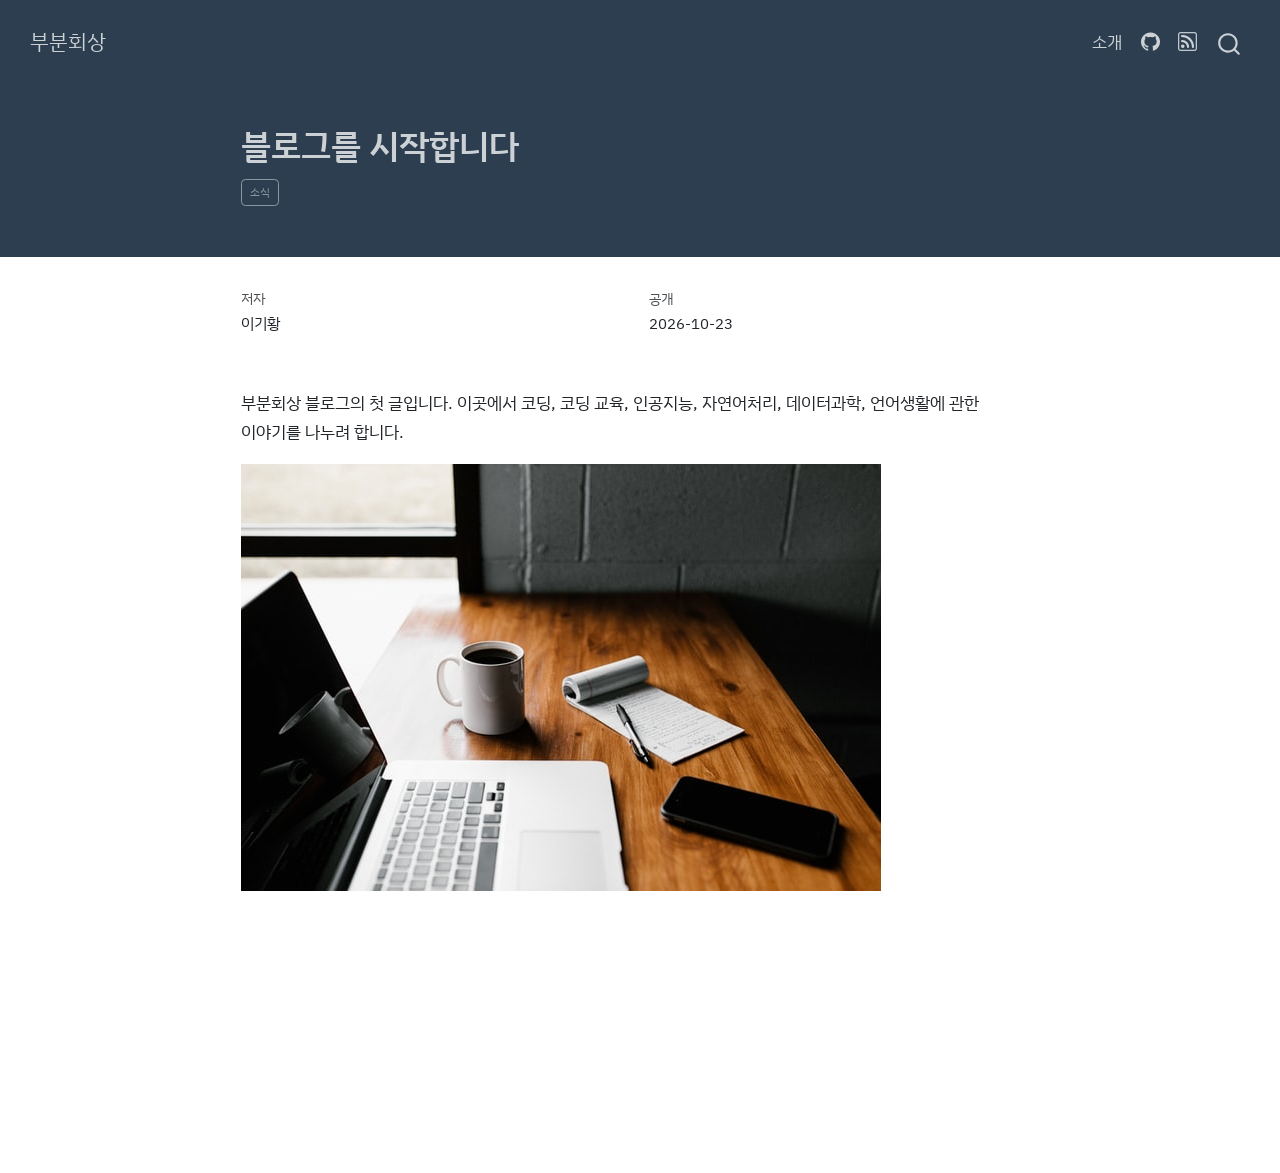
==== posts/welcome/index.html @ c2d4d5b2 "배포: 원고 커밋 962fb5a" ====
<!DOCTYPE html>
<html xmlns="http://www.w3.org/1999/xhtml" lang="ko" xml:lang="ko"><head>

<meta charset="utf-8">
<meta name="generator" content="quarto-1.10.19">

<meta name="viewport" content="width=device-width, initial-scale=1.0, user-scalable=yes">

<meta name="author" content="이기황">
<meta name="dcterms.date" content="2026-10-23">

<title>블로그를 시작합니다 – 부분회상</title>
<style>
/* Default styles provided by pandoc.
** See https://pandoc.org/MANUAL.html#variables-for-html for config info.
*/
span.smallcaps{font-variant: small-caps;}
div.columns{display: flex; gap: 1.5em;}
div.column{flex: auto;}
@media screen {
div.columns{gap: min(4vw, 1.5em);}
div.column{overflow-x: auto;}
}
div.hanging-indent{margin-left: 1.5em; text-indent: -1.5em;}
ul.task-list{list-style: none;}
ul.task-list li input[type="checkbox"] {
  width: 0.8em;
  margin: 0 0.8em 0.2em -1em; /* quarto-specific, see https://github.com/quarto-dev/quarto-cli/issues/4556 */ 
  vertical-align: middle;
}
</style>


<script src="../../site_libs/quarto-nav/quarto-nav.js"></script>
<script src="../../site_libs/quarto-nav/headroom.min.js"></script>
<script src="../../site_libs/clipboard/clipboard.min.js"></script>
<script src="../../site_libs/quarto-search/autocomplete.umd.js"></script>
<script src="../../site_libs/quarto-search/fuse.min.js"></script>
<script src="../../site_libs/quarto-search/quarto-search.js"></script>
<meta name="quarto:offset" content="../../">
<script src="../../site_libs/quarto-html/quarto.js" type="module"></script>
<script src="../../site_libs/quarto-html/tabsets/tabsets.js" type="module"></script>
<script src="../../site_libs/quarto-html/popper.min.js"></script>
<script src="../../site_libs/quarto-html/tippy.umd.min.js"></script>
<script src="../../site_libs/quarto-html/anchor.min.js"></script>
<link href="../../site_libs/quarto-html/tippy.css" rel="stylesheet">
<link href="../../site_libs/quarto-html/quarto-syntax-highlighting-bf27225e3a48a9273f3daa8f8e829971.css" rel="stylesheet" id="quarto-text-highlighting-styles">
<script src="../../site_libs/bootstrap/bootstrap.min.js"></script>
<link href="../../site_libs/bootstrap/bootstrap-icons.css" rel="stylesheet">
<link href="../../site_libs/bootstrap/bootstrap-3fe492998eef9252011921451411c7b8.min.css" rel="stylesheet" append-hash="true" id="quarto-bootstrap" data-mode="light">
<script id="quarto-search-options" type="application/json">{
  "location": "navbar",
  "copy-button": false,
  "collapse-after": 3,
  "panel-placement": "end",
  "type": "overlay",
  "limit": 50,
  "keyboard-shortcut": [
    "f",
    "/",
    "s"
  ],
  "show-item-context": false,
  "language": {
    "search-no-results-text": "일치 없음",
    "search-matching-documents-text": "일치된 문서",
    "search-copy-link-title": "검색 링크 복사",
    "search-hide-matches-text": "추가 검색 결과 숨기기",
    "search-more-match-text": "추가 검색결과",
    "search-more-matches-text": "추가 검색결과",
    "search-clear-button-title": "제거",
    "search-text-placeholder": "",
    "search-detached-cancel-button-title": "취소",
    "search-submit-button-title": "검색",
    "search-label": "검색"
  }
}</script>
<link rel="preconnect" href="https://fonts.googleapis.com">
<link rel="preconnect" href="https://fonts.gstatic.com" crossorigin="">
<link rel="stylesheet" href="https://fonts.googleapis.com/css2?family=IBM+Plex+Sans+KR:wght@400;500;700&amp;display=swap">


</head>

<body class="nav-fixed fullcontent quarto-light">

<div id="quarto-search-results"></div>
  <header id="quarto-header" class="headroom fixed-top quarto-banner">
    <nav class="navbar navbar-expand-lg " data-bs-theme="dark">
      <div class="navbar-container container-fluid">
      <div class="navbar-brand-container mx-auto">
    <a class="navbar-brand" href="../../index.html">
    <span class="navbar-title">부분회상</span>
    </a>
  </div>
            <div id="quarto-search" class="" title="검색"></div>
          <button class="navbar-toggler" type="button" data-bs-toggle="collapse" data-bs-target="#navbarCollapse" aria-controls="navbarCollapse" role="menu" aria-expanded="false" aria-label="탐색 전환" onclick="if (window.quartoToggleHeadroom) { window.quartoToggleHeadroom(); }">
  <span class="navbar-toggler-icon"></span>
</button>
          <div class="collapse navbar-collapse" id="navbarCollapse">
            <ul class="navbar-nav navbar-nav-scroll ms-auto">
  <li class="nav-item">
    <a class="nav-link" href="../../about.html"> 
<span class="menu-text">소개</span></a>
  </li>  
  <li class="nav-item compact">
    <a class="nav-link" href="https://github.com/kihwanglee"> <i class="bi bi-github" role="img">
</i> 
<span class="menu-text"></span></a>
  </li>  
  <li class="nav-item compact">
    <a class="nav-link" href="../../index.xml"> <i class="bi bi-rss" role="img">
</i> 
<span class="menu-text"></span></a>
  </li>  
</ul>
          </div> <!-- /navcollapse -->
            <div class="quarto-navbar-tools">
</div>
      </div> <!-- /container-fluid -->
    </nav>
</header>
<!-- content -->
<header id="title-block-header" class="quarto-title-block default page-columns page-full">
  <div class="quarto-title-banner page-columns page-full">
    <div class="quarto-title column-body">
      <h1 class="title">블로그를 시작합니다</h1>
                                <div class="quarto-categories">
                <div class="quarto-category">소식</div>
              </div>
                  </div>
  </div>
    
  
  <div class="quarto-title-meta">

      <div>
      <div class="quarto-title-meta-heading">저자</div>
      <div class="quarto-title-meta-contents">
               <p>이기황 </p>
            </div>
    </div>
      
      <div>
      <div class="quarto-title-meta-heading">공개</div>
      <div class="quarto-title-meta-contents">
        <p class="date">2026-10-23</p>
      </div>
    </div>
    
      
    </div>
    
  
  </header><div id="quarto-content" class="quarto-container page-columns page-rows-contents page-layout-article page-navbar">
<!-- sidebar -->
<!-- margin-sidebar -->
    
<!-- main -->
<main class="content quarto-banner-title-block" id="quarto-document-content">





<p>부분회상 블로그의 첫 글입니다. 이곳에서 코딩, 코딩 교육, 인공지능, 자연어처리, 데이터과학, 언어생활에 관한 이야기를 나누려 합니다.</p>
<p><img src="thumbnail.jpg" class="img-fluid"></p>



</main> <!-- /main -->
<script id="quarto-html-after-body" type="application/javascript">
  window.document.addEventListener("DOMContentLoaded", function (event) {
    const icon = "";
    const anchorJS = new window.AnchorJS();
    anchorJS.options = {
      placement: 'right',
      icon: icon
    };
    anchorJS.add('.anchored');
    const isCodeAnnotation = (el) => {
      for (const clz of el.classList) {
        if (clz.startsWith('code-annotation-')) {                     
          return true;
        }
      }
      return false;
    }
    const onCopySuccess = function(e) {
      // button target
      const button = e.trigger;
      // don't keep focus
      button.blur();
      // flash "checked"
      button.classList.add('code-copy-button-checked');
      var currentTitle = button.getAttribute("title");
      button.setAttribute("title", "복사완료!");
      let tooltip;
      if (window.bootstrap) {
        button.setAttribute("data-bs-toggle", "tooltip");
        button.setAttribute("data-bs-placement", "left");
        button.setAttribute("data-bs-title", "복사완료!");
        tooltip = new bootstrap.Tooltip(button, 
          { trigger: "manual", 
            customClass: "code-copy-button-tooltip",
            offset: [0, -8]});
        tooltip.show();    
      }
      setTimeout(function() {
        if (tooltip) {
          tooltip.hide();
          button.removeAttribute("data-bs-title");
          button.removeAttribute("data-bs-toggle");
          button.removeAttribute("data-bs-placement");
        }
        button.setAttribute("title", currentTitle);
        button.classList.remove('code-copy-button-checked');
      }, 1000);
      // clear code selection
      e.clearSelection();
    }
    const getTextToCopy = function(trigger) {
      const outerScaffold = trigger.parentElement.cloneNode(true);
      const codeEl = outerScaffold.querySelector('code');
      for (const childEl of codeEl.children) {
        if (isCodeAnnotation(childEl)) {
          childEl.remove();
        }
      }
      return codeEl.innerText;
    }
    const clipboard = new window.ClipboardJS('.code-copy-button:not([data-in-quarto-modal])', {
      text: getTextToCopy
    });
    clipboard.on('success', onCopySuccess);
    if (window.document.getElementById('quarto-embedded-source-code-modal')) {
      const clipboardModal = new window.ClipboardJS('.code-copy-button[data-in-quarto-modal]', {
        text: getTextToCopy,
        container: window.document.getElementById('quarto-embedded-source-code-modal')
      });
      clipboardModal.on('success', onCopySuccess);
    }
      var localhostRegex = new RegExp(/^(?:http|https):\/\/localhost\:?[0-9]*\//);
      var mailtoRegex = new RegExp(/^mailto:/);
        var filterRegex = new RegExp("https:\/\/partialrecall\.kr");
      var isInternal = (href) => {
          return filterRegex.test(href) || localhostRegex.test(href) || mailtoRegex.test(href);
      }
      // Inspect non-navigation links and adorn them if external
     var links = window.document.querySelectorAll('a[href]:not(.nav-link):not(.navbar-brand):not(.toc-action):not(.sidebar-link):not(.sidebar-item-toggle):not(.pagination-link):not(.no-external):not([aria-hidden]):not(.dropdown-item):not(.quarto-navigation-tool):not(.about-link)');
      for (var i=0; i<links.length; i++) {
        const link = links[i];
        if (!isInternal(link.href)) {
          // undo the damage that might have been done by quarto-nav.js in the case of
          // links that we want to consider external
          if (link.dataset.originalHref !== undefined) {
            link.href = link.dataset.originalHref;
          }
        }
      }
    function tippyHover(el, contentFn, onTriggerFn, onUntriggerFn) {
      const config = {
        allowHTML: true,
        maxWidth: 500,
        delay: 100,
        arrow: false,
        appendTo: function(el) {
            return el.parentElement;
        },
        interactive: true,
        interactiveBorder: 10,
        theme: 'quarto',
        placement: 'bottom-start',
      };
      if (contentFn) {
        config.content = contentFn;
      }
      if (onTriggerFn) {
        config.onTrigger = onTriggerFn;
      }
      if (onUntriggerFn) {
        config.onUntrigger = onUntriggerFn;
      }
      window.tippy(el, config); 
    }
    const noterefs = window.document.querySelectorAll('a[role="doc-noteref"]');
    for (var i=0; i<noterefs.length; i++) {
      const ref = noterefs[i];
      tippyHover(ref, function() {
        // use id or data attribute instead here
        let href = ref.getAttribute('data-footnote-href') || ref.getAttribute('href');
        try { href = new URL(href).hash; } catch {}
        const id = href.replace(/^#\/?/, "");
        const note = window.document.getElementById(id);
        if (note) {
          return note.innerHTML;
        } else {
          return "";
        }
      });
    }
    const xrefs = window.document.querySelectorAll('a.quarto-xref');
    const processXRef = (id, note) => {
      // Strip column container classes
      const stripColumnClz = (el) => {
        el.classList.remove("page-full", "page-columns");
        if (el.children) {
          for (const child of el.children) {
            stripColumnClz(child);
          }
        }
      }
      stripColumnClz(note)
      if (id === null || id.startsWith('sec-')) {
        // Special case sections, only their first couple elements
        const container = document.createElement("div");
        if (note.children && note.children.length > 2) {
          container.appendChild(note.children[0].cloneNode(true));
          for (let i = 1; i < note.children.length; i++) {
            const child = note.children[i];
            if (child.tagName === "P" && child.innerText === "") {
              continue;
            } else {
              container.appendChild(child.cloneNode(true));
              break;
            }
          }
          if (window.Quarto?.typesetMath) {
            window.Quarto.typesetMath(container);
          }
          return container.innerHTML
        } else {
          if (window.Quarto?.typesetMath) {
            window.Quarto.typesetMath(note);
          }
          return note.innerHTML;
        }
      } else {
        // Remove any anchor links if they are present
        const anchorLink = note.querySelector('a.anchorjs-link');
        if (anchorLink) {
          anchorLink.remove();
        }
        if (window.Quarto?.typesetMath) {
          window.Quarto.typesetMath(note);
        }
        if (note.classList.contains("callout")) {
          return note.outerHTML;
        } else {
          return note.innerHTML;
        }
      }
    }
    for (var i=0; i<xrefs.length; i++) {
      const xref = xrefs[i];
      tippyHover(xref, undefined, function(instance) {
        instance.disable();
        let url = xref.getAttribute('href');
        let hash = undefined; 
        if (url.startsWith('#')) {
          hash = url;
        } else {
          try { hash = new URL(url).hash; } catch {}
        }
        if (hash) {
          const id = hash.replace(/^#\/?/, "");
          const note = window.document.getElementById(id);
          if (note !== null) {
            try {
              const html = processXRef(id, note.cloneNode(true));
              instance.setContent(html);
            } finally {
              instance.enable();
              instance.show();
            }
          } else {
            // See if we can fetch this
            fetch(url.split('#')[0])
            .then(res => res.text())
            .then(html => {
              const parser = new DOMParser();
              const htmlDoc = parser.parseFromString(html, "text/html");
              const note = htmlDoc.getElementById(id);
              if (note !== null) {
                const html = processXRef(id, note);
                instance.setContent(html);
              } 
            }).finally(() => {
              instance.enable();
              instance.show();
            });
          }
        } else {
          // See if we can fetch a full url (with no hash to target)
          // This is a special case and we should probably do some content thinning / targeting
          fetch(url)
          .then(res => res.text())
          .then(html => {
            const parser = new DOMParser();
            const htmlDoc = parser.parseFromString(html, "text/html");
            const note = htmlDoc.querySelector('main.content');
            if (note !== null) {
              // This should only happen for chapter cross references
              // (since there is no id in the URL)
              // remove the first header
              if (note.children.length > 0 && note.children[0].tagName === "HEADER") {
                note.children[0].remove();
              }
              const html = processXRef(null, note);
              instance.setContent(html);
            } 
          }).finally(() => {
            instance.enable();
            instance.show();
          });
        }
      }, function(instance) {
      });
    }
        let selectedAnnoteEl;
        const selectorForAnnotation = ( cell, annotation) => {
          let cellAttr = 'data-code-cell="' + cell + '"';
          let lineAttr = 'data-code-annotation="' +  annotation + '"';
          const selector = 'span[' + cellAttr + '][' + lineAttr + ']';
          return selector;
        }
        const selectCodeLines = (annoteEl) => {
          const doc = window.document;
          const targetCell = annoteEl.getAttribute("data-target-cell");
          const targetAnnotation = annoteEl.getAttribute("data-target-annotation");
          const annoteSpan = window.document.querySelector(selectorForAnnotation(targetCell, targetAnnotation));
          const lines = annoteSpan.getAttribute("data-code-lines").split(",");
          const lineIds = lines.map((line) => {
            return targetCell + "-" + line;
          })
          let top = null;
          let height = null;
          let parent = null;
          if (lineIds.length > 0) {
              //compute the position of the single el (top and bottom and make a div)
              const el = window.document.getElementById(lineIds[0]);
              top = el.offsetTop;
              height = el.offsetHeight;
              parent = el.parentElement.parentElement;
            if (lineIds.length > 1) {
              const lastEl = window.document.getElementById(lineIds[lineIds.length - 1]);
              const bottom = lastEl.offsetTop + lastEl.offsetHeight;
              height = bottom - top;
            }
            if (top !== null && height !== null && parent !== null) {
              // cook up a div (if necessary) and position it 
              let div = window.document.getElementById("code-annotation-line-highlight");
              if (div === null) {
                div = window.document.createElement("div");
                div.setAttribute("id", "code-annotation-line-highlight");
                div.style.position = 'absolute';
                parent.appendChild(div);
              }
              div.style.top = top - 2 + "px";
              div.style.height = height + 4 + "px";
              div.style.left = 0;
              let gutterDiv = window.document.getElementById("code-annotation-line-highlight-gutter");
              if (gutterDiv === null) {
                gutterDiv = window.document.createElement("div");
                gutterDiv.setAttribute("id", "code-annotation-line-highlight-gutter");
                gutterDiv.style.position = 'absolute';
                const codeCell = window.document.getElementById(targetCell);
                const gutter = codeCell.querySelector('.code-annotation-gutter');
                gutter.appendChild(gutterDiv);
              }
              gutterDiv.style.top = top - 2 + "px";
              gutterDiv.style.height = height + 4 + "px";
            }
            selectedAnnoteEl = annoteEl;
          }
        };
        const unselectCodeLines = () => {
          const elementsIds = ["code-annotation-line-highlight", "code-annotation-line-highlight-gutter"];
          elementsIds.forEach((elId) => {
            const div = window.document.getElementById(elId);
            if (div) {
              div.remove();
            }
          });
          selectedAnnoteEl = undefined;
        };
          // Handle positioning of the toggle
      window.addEventListener(
        "resize",
        throttle(() => {
          elRect = undefined;
          if (selectedAnnoteEl) {
            selectCodeLines(selectedAnnoteEl);
          }
        }, 10)
      );
      function throttle(fn, ms) {
      let throttle = false;
      let timer;
        return (...args) => {
          if(!throttle) { // first call gets through
              fn.apply(this, args);
              throttle = true;
          } else { // all the others get throttled
              if(timer) clearTimeout(timer); // cancel #2
              timer = setTimeout(() => {
                fn.apply(this, args);
                timer = throttle = false;
              }, ms);
          }
        };
      }
        // Attach click handler to the DT
        const annoteDls = window.document.querySelectorAll('dt[data-target-cell]');
        for (const annoteDlNode of annoteDls) {
          annoteDlNode.addEventListener('click', (event) => {
            const clickedEl = event.target;
            if (clickedEl !== selectedAnnoteEl) {
              unselectCodeLines();
              const activeEl = window.document.querySelector('dt[data-target-cell].code-annotation-active');
              if (activeEl) {
                activeEl.classList.remove('code-annotation-active');
              }
              selectCodeLines(clickedEl);
              clickedEl.classList.add('code-annotation-active');
            } else {
              // Unselect the line
              unselectCodeLines();
              clickedEl.classList.remove('code-annotation-active');
            }
          });
        }
    const findCites = (el) => {
      const parentEl = el.parentElement;
      if (parentEl) {
        const cites = parentEl.dataset.cites;
        if (cites) {
          return {
            el,
            cites: cites.split(' ')
          };
        } else {
          return findCites(el.parentElement)
        }
      } else {
        return undefined;
      }
    };
    var bibliorefs = window.document.querySelectorAll('a[role="doc-biblioref"]');
    for (var i=0; i<bibliorefs.length; i++) {
      const ref = bibliorefs[i];
      const citeInfo = findCites(ref);
      if (citeInfo) {
        tippyHover(citeInfo.el, function() {
          var popup = window.document.createElement('div');
          citeInfo.cites.forEach(function(cite) {
            var citeDiv = window.document.createElement('div');
            citeDiv.classList.add('hanging-indent');
            citeDiv.classList.add('csl-entry');
            var biblioDiv = window.document.getElementById('ref-' + cite);
            if (biblioDiv) {
              citeDiv.innerHTML = biblioDiv.innerHTML;
            }
            popup.appendChild(citeDiv);
          });
          return popup.innerHTML;
        });
      }
    }
  });
  </script>
</div> <!-- /content -->




</body></html>
---- site_libs/quarto-html/tippy.css ----
.tippy-box[data-animation=fade][data-state=hidden]{opacity:0}[data-tippy-root]{max-width:calc(100vw - 10px)}.tippy-box{position:relative;background-color:#333;color:#fff;border-radius:4px;font-size:14px;line-height:1.4;white-space:normal;outline:0;transition-property:transform,visibility,opacity}.tippy-box[data-placement^=top]>.tippy-arrow{bottom:0}.tippy-box[data-placement^=top]>.tippy-arrow:before{bottom:-7px;left:0;border-width:8px 8px 0;border-top-color:initial;transform-origin:center top}.tippy-box[data-placement^=bottom]>.tippy-arrow{top:0}.tippy-box[data-placement^=bottom]>.tippy-arrow:before{top:-7px;left:0;border-width:0 8px 8px;border-bottom-color:initial;transform-origin:center bottom}.tippy-box[data-placement^=left]>.tippy-arrow{right:0}.tippy-box[data-placement^=left]>.tippy-arrow:before{border-width:8px 0 8px 8px;border-left-color:initial;right:-7px;transform-origin:center left}.tippy-box[data-placement^=right]>.tippy-arrow{left:0}.tippy-box[data-placement^=right]>.tippy-arrow:before{left:-7px;border-width:8px 8px 8px 0;border-right-color:initial;transform-origin:center right}.tippy-box[data-inertia][data-state=visible]{transition-timing-function:cubic-bezier(.54,1.5,.38,1.11)}.tippy-arrow{width:16px;height:16px;color:#333}.tippy-arrow:before{content:"";position:absolute;border-color:transparent;border-style:solid}.tippy-content{position:relative;padding:5px 9px;z-index:1}
---- site_libs/quarto-html/quarto-syntax-highlighting-bf27225e3a48a9273f3daa8f8e829971.css ----
/* quarto syntax highlight colors */
:root {
  --quarto-hl-ot-color: #003B4F;
  --quarto-hl-at-color: #657422;
  --quarto-hl-ss-color: #20794D;
  --quarto-hl-an-color: #5E5E5E;
  --quarto-hl-fu-color: #4758AB;
  --quarto-hl-st-color: #20794D;
  --quarto-hl-cf-color: #003B4F;
  --quarto-hl-op-color: #5E5E5E;
  --quarto-hl-er-color: #AD0000;
  --quarto-hl-bn-color: #AD0000;
  --quarto-hl-al-color: #AD0000;
  --quarto-hl-va-color: #111111;
  --quarto-hl-bu-color: inherit;
  --quarto-hl-ex-color: inherit;
  --quarto-hl-pp-color: #AD0000;
  --quarto-hl-in-color: #5E5E5E;
  --quarto-hl-vs-color: #20794D;
  --quarto-hl-wa-color: #5E5E5E;
  --quarto-hl-do-color: #5E5E5E;
  --quarto-hl-im-color: #00769E;
  --quarto-hl-ch-color: #20794D;
  --quarto-hl-dt-color: #AD0000;
  --quarto-hl-fl-color: #AD0000;
  --quarto-hl-co-color: #5E5E5E;
  --quarto-hl-cv-color: #5E5E5E;
  --quarto-hl-cn-color: #8f5902;
  --quarto-hl-sc-color: #5E5E5E;
  --quarto-hl-dv-color: #AD0000;
  --quarto-hl-kw-color: #003B4F;
}

/* other quarto variables */
:root {
  --quarto-font-monospace: SFMono-Regular, Menlo, Monaco, Consolas, "Liberation Mono", "Courier New", monospace;
}

/* syntax highlight based on Pandoc's rules */
pre > code.sourceCode > span {
  color: #003B4F;
}

code.sourceCode > span {
  color: #003B4F;
}

div.sourceCode,
div.sourceCode pre.sourceCode {
  color: #003B4F;
}

/* Normal */
code span {
  color: #003B4F;
}

/* Alert */
code span.al {
  color: #AD0000;
  font-style: inherit;
}

/* Annotation */
code span.an {
  color: #5E5E5E;
  font-style: inherit;
}

/* Attribute */
code span.at {
  color: #657422;
  font-style: inherit;
}

/* BaseN */
code span.bn {
  color: #AD0000;
  font-style: inherit;
}

/* BuiltIn */
code span.bu {
  font-style: inherit;
}

/* ControlFlow */
code span.cf {
  color: #003B4F;
  font-weight: bold;
  font-style: inherit;
}

/* Char */
code span.ch {
  color: #20794D;
  font-style: inherit;
}

/* Constant */
code span.cn {
  color: #8f5902;
  font-style: inherit;
}

/* Comment */
code span.co {
  color: #5E5E5E;
  font-style: inherit;
}

/* CommentVar */
code span.cv {
  color: #5E5E5E;
  font-style: italic;
}

/* Documentation */
code span.do {
  color: #5E5E5E;
  font-style: italic;
}

/* DataType */
code span.dt {
  color: #AD0000;
  font-style: inherit;
}

/* DecVal */
code span.dv {
  color: #AD0000;
  font-style: inherit;
}

/* Error */
code span.er {
  color: #AD0000;
  font-style: inherit;
}

/* Extension */
code span.ex {
  font-style: inherit;
}

/* Float */
code span.fl {
  color: #AD0000;
  font-style: inherit;
}

/* Function */
code span.fu {
  color: #4758AB;
  font-style: inherit;
}

/* Import */
code span.im {
  color: #00769E;
  font-style: inherit;
}

/* Information */
code span.in {
  color: #5E5E5E;
  font-style: inherit;
}

/* Keyword */
code span.kw {
  color: #003B4F;
  font-weight: bold;
  font-style: inherit;
}

/* Operator */
code span.op {
  color: #5E5E5E;
  font-style: inherit;
}

/* Other */
code span.ot {
  color: #003B4F;
  font-style: inherit;
}

/* Preprocessor */
code span.pp {
  color: #AD0000;
  font-style: inherit;
}

/* SpecialChar */
code span.sc {
  color: #5E5E5E;
  font-style: inherit;
}

/* SpecialString */
code span.ss {
  color: #20794D;
  font-style: inherit;
}

/* String */
code span.st {
  color: #20794D;
  font-style: inherit;
}

/* Variable */
code span.va {
  color: #111111;
  font-style: inherit;
}

/* VerbatimString */
code span.vs {
  color: #20794D;
  font-style: inherit;
}

/* Warning */
code span.wa {
  color: #5E5E5E;
  font-style: italic;
}

.prevent-inlining {
  content: "</";
}

/*# sourceMappingURL=8be38f48d34c45af72792cbd699585e7.css.map */
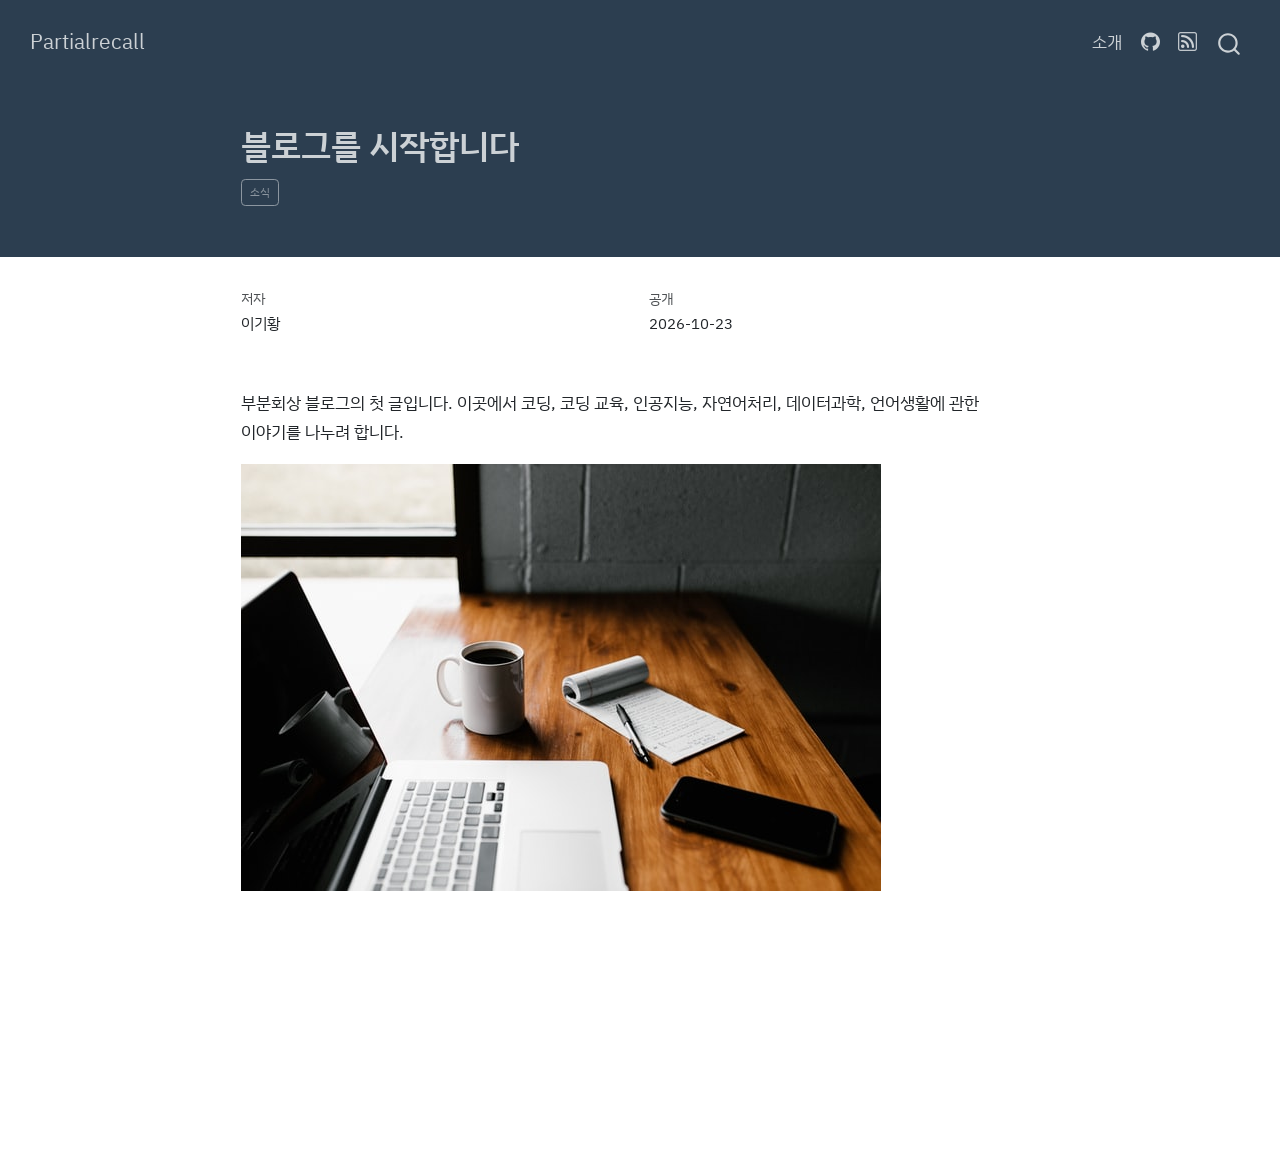
==== commit 0797ad7a: "배포: 원고 커밋 dc2ac22" ====
--- a/posts/welcome/index.html
+++ b/posts/welcome/index.html
@@ -90,7 +90,7 @@
       <div class="navbar-container container-fluid">
       <div class="navbar-brand-container mx-auto">
     <a class="navbar-brand" href="../../index.html">
-    <span class="navbar-title">부분회상</span>
+    <span class="navbar-title">Partialrecall</span>
     </a>
   </div>
             <div id="quarto-search" class="" title="검색"></div>
